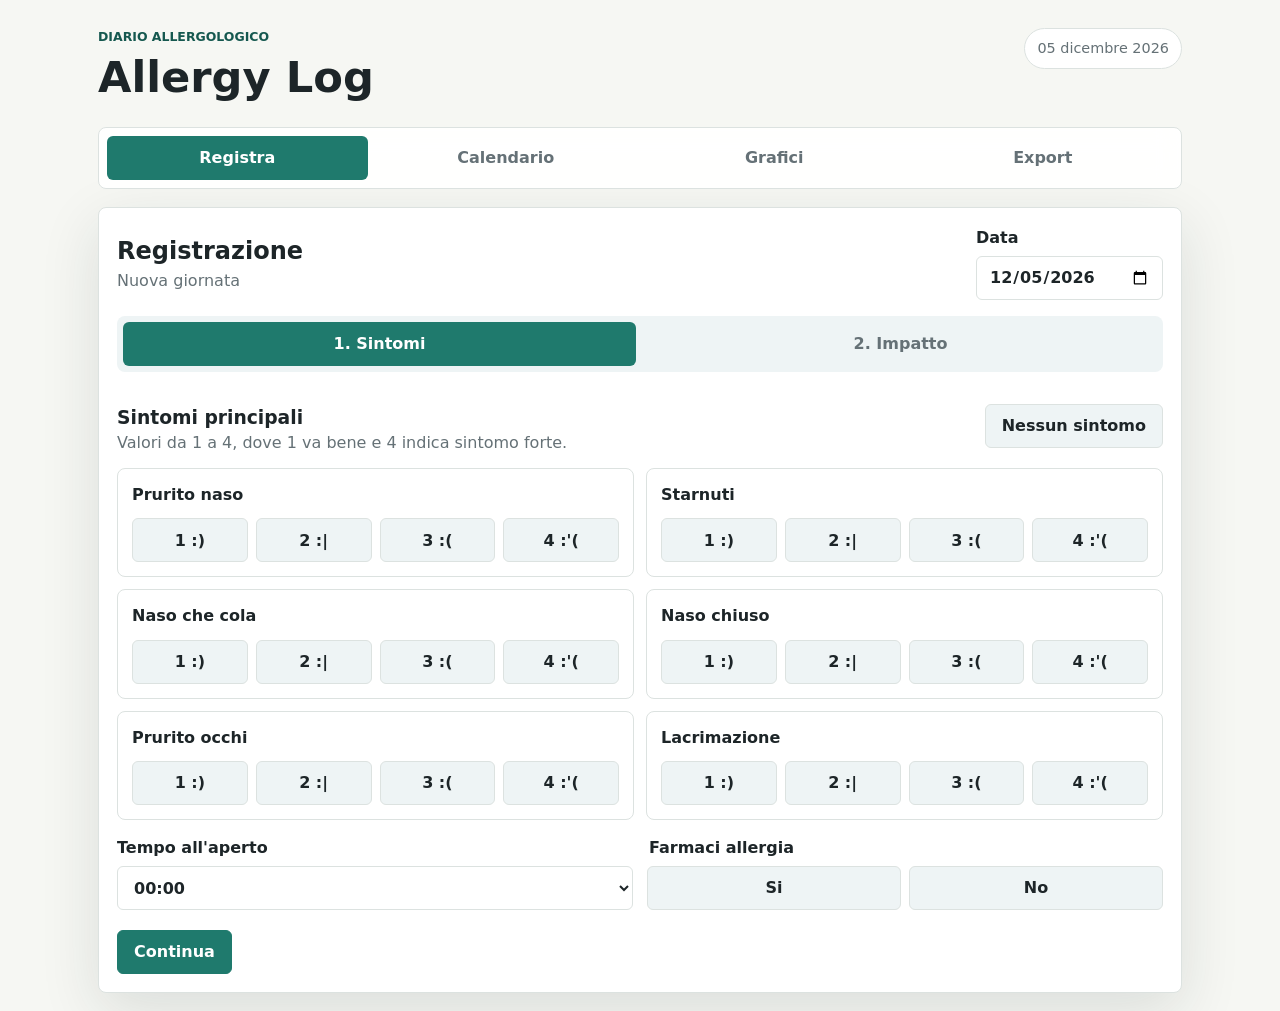
==== app/index.html @ d91997ab "wip: first app implementation" ====
<!doctype html>
<html lang="it">
  <head>
    <meta charset="utf-8">
    <meta name="viewport" content="width=device-width, initial-scale=1">
    <title>Allergy Log</title>
    <link rel="stylesheet" href="styles/main.css">
  </head>
  <body>
    <div class="app-shell">
      <header class="app-header">
        <div>
          <p class="eyebrow">Diario allergologico</p>
          <h1>Allergy Log</h1>
        </div>
        <div class="today-pill" id="todayPill"></div>
      </header>

      <nav class="tabs" aria-label="Sezioni">
        <button class="tab-button is-active" type="button" data-view="entryView">Registra</button>
        <button class="tab-button" type="button" data-view="calendarView">Calendario</button>
        <button class="tab-button" type="button" data-view="chartsView">Grafici</button>
        <button class="tab-button" type="button" data-view="exportView">Export</button>
      </nav>

      <main>
        <section class="view is-active" id="entryView" aria-labelledby="entryTitle">
          <form class="entry-form" id="entryForm">
            <div class="form-topbar">
              <div>
                <h2 id="entryTitle">Registrazione</h2>
                <p id="entryMode">Nuova giornata</p>
              </div>
              <label class="date-field">
                <span>Data</span>
                <input id="entryDate" name="date" type="date" required>
              </label>
            </div>

            <div class="stepper" aria-label="Passaggi registrazione">
              <button class="step-button is-active" type="button" data-step="1">1. Sintomi</button>
              <button class="step-button" type="button" data-step="2">2. Impatto</button>
            </div>

            <section class="form-step is-active" data-step-panel="1">
              <div class="section-heading">
                <div>
                  <h3>Sintomi principali</h3>
                  <p>Valori da 1 a 4, dove 1 va bene e 4 indica sintomo forte.</p>
                </div>
                <button class="secondary-button" id="noSymptomsButton" type="button">Nessun sintomo</button>
              </div>

              <div class="symptom-grid" id="symptomGrid"></div>

              <div class="field-grid">
                <label class="field">
                  <span>Tempo all'aperto</span>
                  <select id="outdoorTime" name="outdoorTime" required></select>
                </label>

                <fieldset class="choice-field">
                  <legend>Farmaci allergia</legend>
                  <div class="choice-row" data-choice-group="tookMedication">
                    <button type="button" data-value="true">Si</button>
                    <button type="button" data-value="false">No</button>
                  </div>
                </fieldset>
              </div>

              <div class="form-actions">
                <button class="primary-button" type="button" id="nextStepButton">Continua</button>
              </div>
            </section>

            <section class="form-step" data-step-panel="2">
              <div class="section-heading">
                <div>
                  <h3>Altri effetti</h3>
                  <p>Impatto della giornata su riposo, lavoro e attivita.</p>
                </div>
                <button class="secondary-button" id="noImpactSymptomsButton" type="button">Nessun sintomo</button>
              </div>

              <div class="impact-list" id="impactList"></div>

              <label class="range-field">
                <span>Intensita percepita</span>
                <output id="intensityOutput">50</output>
                <input id="perceivedIntensity" name="perceivedIntensity" type="range" min="0" max="100" value="50" required>
              </label>

              <div class="form-actions split-actions">
                <button class="secondary-button" type="button" id="backStepButton">Indietro</button>
                <div>
                  <button class="ghost-button" type="button" id="resetButton">Pulisci</button>
                  <button class="primary-button" type="submit">Salva</button>
                </div>
              </div>
            </section>
          </form>
        </section>

        <section class="view" id="calendarView" aria-labelledby="calendarTitle">
          <div class="calendar-layout">
            <section class="panel calendar-panel">
              <div class="panel-header">
                <button class="icon-button" type="button" id="prevMonthButton" aria-label="Mese precedente">‹</button>
                <div>
                  <h2 id="calendarTitle">Calendario</h2>
                  <p id="monthLabel"></p>
                </div>
                <button class="icon-button" type="button" id="nextMonthButton" aria-label="Mese successivo">›</button>
              </div>
              <div class="weekday-row" aria-hidden="true">
                <span>Lun</span><span>Mar</span><span>Mer</span><span>Gio</span><span>Ven</span><span>Sab</span><span>Dom</span>
              </div>
              <div class="calendar-grid" id="calendarGrid"></div>
            </section>

            <aside class="panel detail-panel" id="dayDetail">
              <h2>Dettaglio</h2>
              <p class="muted">Seleziona un giorno registrato.</p>
            </aside>
          </div>
        </section>

        <section class="view" id="chartsView" aria-labelledby="chartsTitle">
          <section class="panel chart-panel">
            <div class="panel-header chart-header">
              <div>
                <h2 id="chartsTitle">Grafici</h2>
                <p id="chartDescription">Indice calcolato dalla media dei 6 sintomi principali.</p>
              </div>
              <div class="metric-toggle" aria-label="Metrica grafico">
                <button class="is-selected" type="button" data-chart-metric="symptomScore">Sintomi</button>
                <button type="button" data-chart-metric="perceivedIntensity">Intensita</button>
              </div>
            </div>
            <div class="chart-summary" id="chartSummary"></div>
            <div class="chart" id="symptomChart"></div>
          </section>
        </section>

        <section class="view" id="exportView" aria-labelledby="exportTitle">
          <section class="panel export-panel">
            <h2 id="exportTitle">Export e backup</h2>
            <p>I dati sono salvati solo in questo browser. Scarica spesso un backup JSON se vuoi conservarli.</p>

            <div class="export-actions">
              <button class="primary-button" type="button" id="downloadCsvButton">Scarica CSV</button>
              <button class="secondary-button" type="button" id="downloadJsonButton">Scarica JSON</button>
              <label class="import-button">
                Importa JSON
                <input id="importJsonInput" type="file" accept="application/json">
              </label>
            </div>

            <div class="stats-grid" id="statsGrid"></div>
          </section>
        </section>
      </main>
    </div>

    <div class="toast" id="toast" role="status" aria-live="polite"></div>

    <script src="scripts/constants.js"></script>
    <script src="scripts/utils.js"></script>
    <script src="scripts/storage.js"></script>
    <script src="scripts/validation.js"></script>
    <script src="scripts/export.js"></script>
    <script src="scripts/calendar.js"></script>
    <script src="scripts/charts.js"></script>
    <script src="scripts/app.js"></script>
  </body>
</html>
---- app/styles/main.css ----
:root {
  color-scheme: light;
  --bg: #f6f7f3;
  --surface: #ffffff;
  --surface-2: #eef4f5;
  --text: #1d2528;
  --muted: #657176;
  --line: #dce2e0;
  --accent: #1f7a6d;
  --accent-dark: #15584f;
  --accent-soft: #dff1ed;
  --warn: #b75d2b;
  --danger: #b42330;
  --danger-soft: #ffe5e8;
  --shadow: 0 18px 60px rgba(25, 39, 44, 0.12);
}

* {
  box-sizing: border-box;
}

html {
  min-height: 100%;
  background: var(--bg);
}

body {
  min-height: 100%;
  margin: 0;
  color: var(--text);
  font-family: Inter, ui-sans-serif, system-ui, -apple-system, BlinkMacSystemFont, "Segoe UI", sans-serif;
  line-height: 1.45;
}

button,
input,
select {
  font: inherit;
}

button {
  cursor: pointer;
}

.app-shell {
  width: min(1120px, 100%);
  margin: 0 auto;
  padding: 18px;
}

.app-header {
  display: flex;
  align-items: flex-start;
  justify-content: space-between;
  gap: 16px;
  padding: 10px 0 18px;
}

.eyebrow,
.app-header h1,
h2,
h3,
p {
  margin: 0;
}

.eyebrow {
  color: var(--accent-dark);
  font-size: 0.78rem;
  font-weight: 700;
  text-transform: uppercase;
}

.app-header h1 {
  font-size: clamp(1.8rem, 4vw, 2.7rem);
  letter-spacing: 0;
}

.today-pill {
  flex: 0 0 auto;
  border: 1px solid var(--line);
  border-radius: 999px;
  background: var(--surface);
  padding: 9px 12px;
  color: var(--muted);
  font-size: 0.9rem;
}

.tabs,
.stepper {
  display: grid;
  gap: 8px;
}

.tabs {
  grid-template-columns: repeat(4, minmax(0, 1fr));
  position: sticky;
  top: 0;
  z-index: 10;
  padding: 8px;
  border: 1px solid var(--line);
  border-radius: 8px;
  background: rgba(255, 255, 255, 0.92);
  backdrop-filter: blur(12px);
}

.tab-button,
.step-button {
  min-height: 44px;
  border: 0;
  border-radius: 6px;
  background: transparent;
  color: var(--muted);
  font-weight: 700;
}

.tab-button.is-active,
.step-button.is-active {
  background: var(--accent);
  color: #fff;
}

main {
  padding-top: 18px;
}

.view,
.form-step {
  display: none;
}

.view.is-active,
.form-step.is-active {
  display: block;
}

.entry-form,
.panel {
  border: 1px solid var(--line);
  border-radius: 8px;
  background: var(--surface);
  box-shadow: var(--shadow);
}

.entry-form {
  padding: 18px;
}

.form-topbar,
.section-heading,
.panel-header,
.form-actions,
.split-actions,
.export-actions {
  display: flex;
  align-items: center;
  justify-content: space-between;
  gap: 16px;
}

.form-topbar {
  padding-bottom: 16px;
}

.form-topbar p,
.section-heading p,
.panel-header p,
.export-panel p,
.muted {
  color: var(--muted);
}

.date-field,
.field,
.range-field {
  display: grid;
  gap: 7px;
  font-weight: 700;
}

.date-field input,
.field select {
  min-height: 44px;
  border: 1px solid var(--line);
  border-radius: 6px;
  background: #fff;
  padding: 0 12px;
  color: var(--text);
}

.stepper {
  grid-template-columns: repeat(2, minmax(0, 1fr));
  margin-bottom: 18px;
  padding: 6px;
  border-radius: 8px;
  background: var(--surface-2);
}

.section-heading {
  align-items: flex-start;
  padding: 14px 0;
}

.symptom-grid {
  display: grid;
  grid-template-columns: repeat(2, minmax(0, 1fr));
  gap: 12px;
}

.symptom-card,
.impact-row {
  border: 1px solid var(--line);
  border-radius: 8px;
  background: #fff;
}

.symptom-card {
  display: grid;
  gap: 12px;
  padding: 14px;
}

.symptom-card strong,
.impact-row strong {
  font-size: 1rem;
}

.rating-row,
.choice-row {
  display: grid;
  gap: 8px;
}

.rating-row {
  grid-template-columns: repeat(4, minmax(0, 1fr));
}

.rating-row button,
.choice-row button {
  min-height: 44px;
  border: 1px solid var(--line);
  border-radius: 6px;
  background: var(--surface-2);
  color: var(--text);
  font-weight: 800;
}

.rating-row button.is-selected,
.choice-row button.is-selected {
  border-color: var(--accent);
  background: var(--accent-soft);
  color: var(--accent-dark);
}

.metric-toggle {
  display: grid;
  grid-template-columns: repeat(2, minmax(0, 1fr));
  min-width: 220px;
  gap: 6px;
  border-radius: 8px;
  background: var(--surface-2);
  padding: 6px;
}

.metric-toggle button {
  min-height: 40px;
  border: 0;
  border-radius: 6px;
  background: transparent;
  color: var(--muted);
  font-weight: 800;
}

.metric-toggle button.is-selected {
  background: var(--accent);
  color: #fff;
}

.field-grid {
  display: grid;
  grid-template-columns: minmax(0, 1fr) minmax(0, 1fr);
  gap: 14px;
  margin-top: 16px;
}

.choice-field {
  min-width: 0;
  margin: 0;
  border: 0;
  padding: 0;
}

.choice-field legend {
  margin-bottom: 7px;
  font-weight: 700;
}

.choice-row {
  grid-template-columns: repeat(2, minmax(0, 1fr));
}

.impact-list {
  display: grid;
  gap: 10px;
}

.impact-row {
  display: grid;
  grid-template-columns: minmax(0, 1fr) 148px;
  align-items: center;
  gap: 14px;
  padding: 12px;
}

.range-field {
  grid-template-columns: minmax(0, 1fr) auto;
  margin-top: 18px;
}

.range-field input {
  grid-column: 1 / -1;
  accent-color: var(--accent);
}

.range-field output {
  min-width: 52px;
  border-radius: 999px;
  background: var(--accent-soft);
  padding: 4px 10px;
  text-align: center;
  color: var(--accent-dark);
  font-weight: 800;
}

.form-actions {
  margin-top: 20px;
}

.split-actions > div {
  display: flex;
  gap: 10px;
}

.primary-button,
.secondary-button,
.ghost-button,
.import-button,
.icon-button,
.danger-button {
  min-height: 44px;
  border-radius: 6px;
  padding: 0 16px;
  font-weight: 800;
}

.primary-button {
  border: 1px solid var(--accent);
  background: var(--accent);
  color: #fff;
}

.primary-button:hover {
  background: var(--accent-dark);
}

.secondary-button,
.import-button {
  border: 1px solid var(--line);
  background: var(--surface-2);
  color: var(--text);
}

.ghost-button {
  border: 1px solid transparent;
  background: transparent;
  color: var(--muted);
}

.danger-button {
  border: 1px solid var(--danger-soft);
  background: var(--danger-soft);
  color: var(--danger);
}

.calendar-layout {
  display: grid;
  grid-template-columns: minmax(0, 1.5fr) minmax(280px, 0.8fr);
  gap: 16px;
}

.panel {
  padding: 16px;
}

.panel-header {
  margin-bottom: 14px;
}

.panel-header.plain {
  align-items: flex-start;
}

.icon-button {
  width: 44px;
  padding: 0;
  border: 1px solid var(--line);
  background: var(--surface-2);
  font-size: 1.7rem;
  line-height: 1;
}

.weekday-row,
.calendar-grid {
  display: grid;
  grid-template-columns: repeat(7, minmax(0, 1fr));
}

.weekday-row {
  gap: 6px;
  margin-bottom: 6px;
  color: var(--muted);
  font-size: 0.78rem;
  font-weight: 800;
  text-align: center;
  text-transform: uppercase;
}

.calendar-grid {
  gap: 6px;
}

.day-cell {
  position: relative;
  min-height: 78px;
  border: 1px solid var(--line);
  border-radius: 8px;
  background: #fff;
  padding: 8px;
  text-align: left;
}

.day-cell.is-empty {
  border-color: transparent;
  background: transparent;
  cursor: default;
}

.day-cell.has-entry {
  border-color: var(--accent);
}

.day-cell.is-today {
  outline: 2px solid var(--warn);
  outline-offset: 1px;
}

.day-number {
  font-weight: 800;
}

.day-score {
  position: absolute;
  right: 8px;
  bottom: 8px;
  left: 8px;
  height: 7px;
  overflow: hidden;
  border-radius: 999px;
  background: var(--surface-2);
}

.day-score span {
  display: block;
  height: 100%;
  border-radius: inherit;
  background: var(--accent);
}

.detail-panel {
  min-height: 240px;
}

.detail-list {
  display: grid;
  gap: 9px;
  margin: 14px 0;
}

.detail-item {
  display: flex;
  justify-content: space-between;
  gap: 14px;
  border-bottom: 1px solid var(--line);
  padding-bottom: 8px;
}

.detail-actions {
  display: flex;
  gap: 10px;
  flex-wrap: wrap;
}

.chart-panel {
  display: grid;
  gap: 16px;
}

.chart {
  overflow-x: auto;
  padding-bottom: 4px;
}

.chart-header {
  align-items: flex-start;
  margin-bottom: 0;
}

.chart-summary {
  display: grid;
  grid-template-columns: repeat(4, minmax(0, 1fr));
  gap: 10px;
}

.chart-summary-item {
  border: 1px solid var(--line);
  border-radius: 8px;
  background: #fff;
  padding: 12px;
}

.chart-summary-item span {
  display: block;
  color: var(--muted);
  font-size: 0.86rem;
}

.chart-summary-item strong {
  display: block;
  font-size: 1.35rem;
}

.xy-chart {
  display: grid;
  grid-template-columns: 42px minmax(620px, 1fr);
  grid-template-rows: 260px 42px;
  min-width: 680px;
}

.y-axis {
  display: grid;
  grid-template-rows: repeat(5, 1fr);
  padding: 0 8px 0 0;
  color: var(--muted);
  font-size: 0.78rem;
  font-weight: 800;
  text-align: right;
}

.y-axis span {
  transform: translateY(-8px);
}

.plot-area {
  position: relative;
  display: grid;
  grid-template-columns: repeat(var(--bar-count), minmax(22px, 1fr));
  align-items: end;
  gap: 8px;
  height: 260px;
  border-left: 1px solid var(--line);
  border-bottom: 1px solid var(--line);
  background:
    linear-gradient(to bottom, rgba(101, 113, 118, 0.18) 1px, transparent 1px) 0 0 / 100% 25%,
    #fff;
  padding: 10px 10px 0;
}

.plot-bar {
  position: relative;
  display: flex;
  align-items: end;
  justify-content: center;
  height: 100%;
}

.plot-bar-fill {
  width: min(32px, 100%);
  min-height: 3px;
  border-radius: 5px 5px 0 0;
  background: linear-gradient(180deg, #c2414b, #e09a3e 46%, #2f9e7e);
}

.plot-bar-value {
  position: absolute;
  bottom: calc(var(--bar-value) * 1% + 7px);
  color: var(--text);
  font-size: 0.72rem;
  font-weight: 800;
}

.x-axis {
  grid-column: 2;
  display: grid;
  grid-template-columns: repeat(var(--bar-count), minmax(22px, 1fr));
  gap: 8px;
  padding: 7px 10px 0;
  color: var(--muted);
  font-size: 0.72rem;
  font-weight: 800;
  text-align: center;
}

.x-axis span {
  overflow: hidden;
  white-space: nowrap;
  text-overflow: ellipsis;
}

.export-panel {
  display: grid;
  gap: 16px;
}

.export-actions {
  justify-content: flex-start;
  flex-wrap: wrap;
}

.import-button {
  display: inline-flex;
  align-items: center;
}

.import-button input {
  position: absolute;
  width: 1px;
  height: 1px;
  overflow: hidden;
  opacity: 0;
}

.stats-grid {
  display: grid;
  grid-template-columns: repeat(3, minmax(0, 1fr));
  gap: 12px;
}

.stat {
  border: 1px solid var(--line);
  border-radius: 8px;
  padding: 14px;
  background: #fff;
}

.stat strong {
  display: block;
  font-size: 1.7rem;
}

.toast {
  position: fixed;
  right: 18px;
  bottom: 18px;
  z-index: 20;
  max-width: min(420px, calc(100vw - 36px));
  transform: translateY(18px);
  border-radius: 8px;
  background: var(--text);
  padding: 12px 14px;
  color: #fff;
  opacity: 0;
  pointer-events: none;
  transition: opacity 160ms ease, transform 160ms ease;
}

.toast.is-visible {
  transform: translateY(0);
  opacity: 1;
}

@media (max-width: 760px) {
  .app-shell {
    padding: 12px;
  }

  .app-header,
  .form-topbar,
  .section-heading,
  .form-actions,
  .split-actions {
    align-items: stretch;
    flex-direction: column;
  }

  .today-pill {
    align-self: flex-start;
  }

  .entry-form,
  .panel {
    padding: 14px;
  }

  .symptom-grid,
  .field-grid,
  .calendar-layout,
  .chart-summary,
  .stats-grid {
    grid-template-columns: 1fr;
  }

  .tabs {
    grid-template-columns: repeat(2, minmax(0, 1fr));
  }

  .chart-header {
    align-items: stretch;
    flex-direction: column;
  }

  .metric-toggle {
    min-width: 0;
  }

  .impact-row {
    grid-template-columns: 1fr;
  }

  .split-actions > div,
  .export-actions {
    display: grid;
    grid-template-columns: 1fr;
  }

  .day-cell {
    min-height: 58px;
    padding: 6px;
  }

  .xy-chart {
    grid-template-columns: 36px minmax(520px, 1fr);
    min-width: 560px;
  }
}
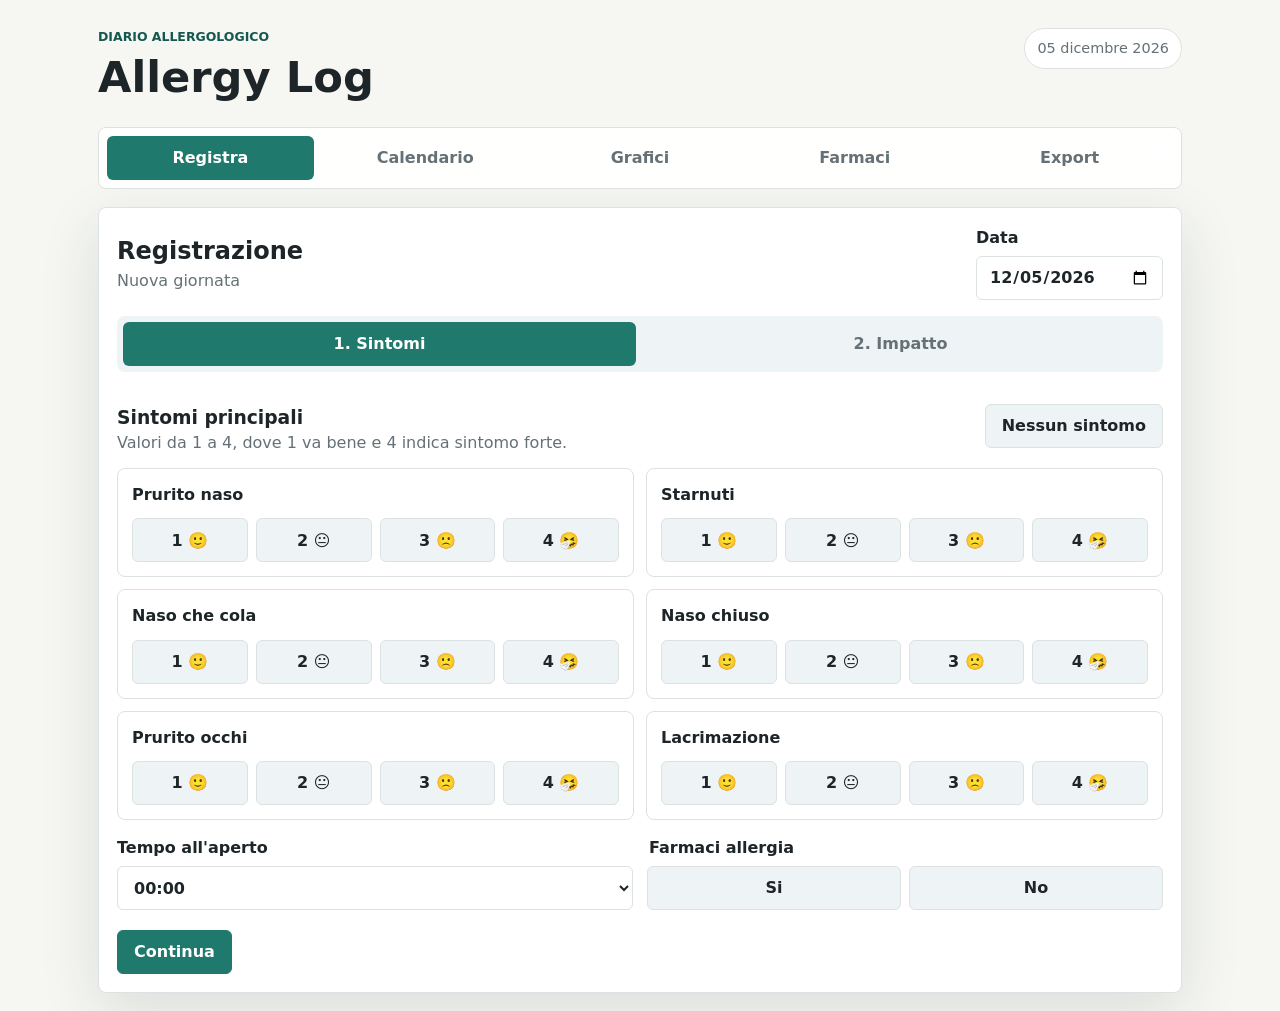
==== commit 2044f816: "feat: add drug selection" ====
--- a/app/index.html
+++ b/app/index.html
@@ -20,6 +20,7 @@
         <button class="tab-button is-active" type="button" data-view="entryView">Registra</button>
         <button class="tab-button" type="button" data-view="calendarView">Calendario</button>
         <button class="tab-button" type="button" data-view="chartsView">Grafici</button>
+        <button class="tab-button" type="button" data-view="medicationsView">Farmaci</button>
         <button class="tab-button" type="button" data-view="exportView">Export</button>
       </nav>
 
@@ -68,6 +69,16 @@
                 </fieldset>
               </div>
 
+              <section class="medication-picker" id="medicationPickerWrapper">
+                <div class="section-heading compact-heading">
+                  <div>
+                    <h3>Farmaci presi</h3>
+                    <p>Seleziona uno o piu' farmaci per questa giornata.</p>
+                  </div>
+                </div>
+                <div class="medication-chip-list" id="medicationPicker"></div>
+              </section>
+
               <div class="form-actions">
                 <button class="primary-button" type="button" id="nextStepButton">Continua</button>
               </div>
@@ -139,6 +150,27 @@
             </div>
             <div class="chart-summary" id="chartSummary"></div>
             <div class="chart" id="symptomChart"></div>
+          </section>
+        </section>
+
+        <section class="view" id="medicationsView" aria-labelledby="medicationsTitle">
+          <section class="panel medication-manager">
+            <div class="panel-header plain">
+              <div>
+                <h2 id="medicationsTitle">Farmaci</h2>
+                <p>Gestisci la lista selezionabile nelle registrazioni giornaliere.</p>
+              </div>
+            </div>
+
+            <form class="inline-form" id="medicationForm">
+              <label class="field">
+                <span>Nuovo farmaco</span>
+                <input id="medicationName" name="medicationName" type="text" autocomplete="off" placeholder="Nome farmaco">
+              </label>
+              <button class="primary-button" type="submit">Aggiungi</button>
+            </form>
+
+            <div class="medication-list" id="medicationList"></div>
           </section>
         </section>
 
--- a/app/styles/main.css
+++ b/app/styles/main.css
@@ -93,7 +93,7 @@
 }
 
 .tabs {
-  grid-template-columns: repeat(4, minmax(0, 1fr));
+  grid-template-columns: repeat(5, minmax(0, 1fr));
   position: sticky;
   top: 0;
   z-index: 10;
@@ -201,6 +201,10 @@
   padding: 14px 0;
 }
 
+.compact-heading {
+  padding-bottom: 8px;
+}
+
 .symptom-grid {
   display: grid;
   grid-template-columns: repeat(2, minmax(0, 1fr));
@@ -283,6 +287,15 @@
   margin-top: 16px;
 }
 
+.field input {
+  min-height: 44px;
+  border: 1px solid var(--line);
+  border-radius: 6px;
+  background: #fff;
+  padding: 0 12px;
+  color: var(--text);
+}
+
 .choice-field {
   min-width: 0;
   margin: 0;
@@ -297,6 +310,68 @@
 
 .choice-row {
   grid-template-columns: repeat(2, minmax(0, 1fr));
+}
+
+.medication-picker {
+  margin-top: 16px;
+}
+
+.medication-chip-list,
+.medication-list {
+  display: grid;
+  gap: 10px;
+}
+
+.medication-chip-list {
+  grid-template-columns: repeat(3, minmax(0, 1fr));
+}
+
+.medication-chip {
+  min-height: 44px;
+  border: 1px solid var(--line);
+  border-radius: 6px;
+  background: var(--surface-2);
+  color: var(--text);
+  font-weight: 800;
+}
+
+.medication-chip.is-selected {
+  border-color: var(--accent);
+  background: var(--accent-soft);
+  color: var(--accent-dark);
+}
+
+.medication-manager {
+  display: grid;
+  gap: 16px;
+}
+
+.inline-form {
+  display: grid;
+  grid-template-columns: minmax(0, 1fr) auto;
+  align-items: end;
+  gap: 12px;
+}
+
+.medication-row {
+  display: grid;
+  grid-template-columns: minmax(0, 1fr) auto;
+  align-items: center;
+  gap: 12px;
+  border: 1px solid var(--line);
+  border-radius: 8px;
+  background: #fff;
+  padding: 12px;
+}
+
+.medication-row strong {
+  overflow-wrap: anywhere;
+}
+
+.medication-actions {
+  display: flex;
+  gap: 8px;
+  flex-wrap: wrap;
 }
 
 .impact-list {
@@ -727,11 +802,17 @@
   }
 
   .split-actions > div,
+  .inline-form,
   .export-actions {
     display: grid;
     grid-template-columns: 1fr;
   }
 
+  .medication-chip-list,
+  .medication-row {
+    grid-template-columns: 1fr;
+  }
+
   .day-cell {
     min-height: 58px;
     padding: 6px;
